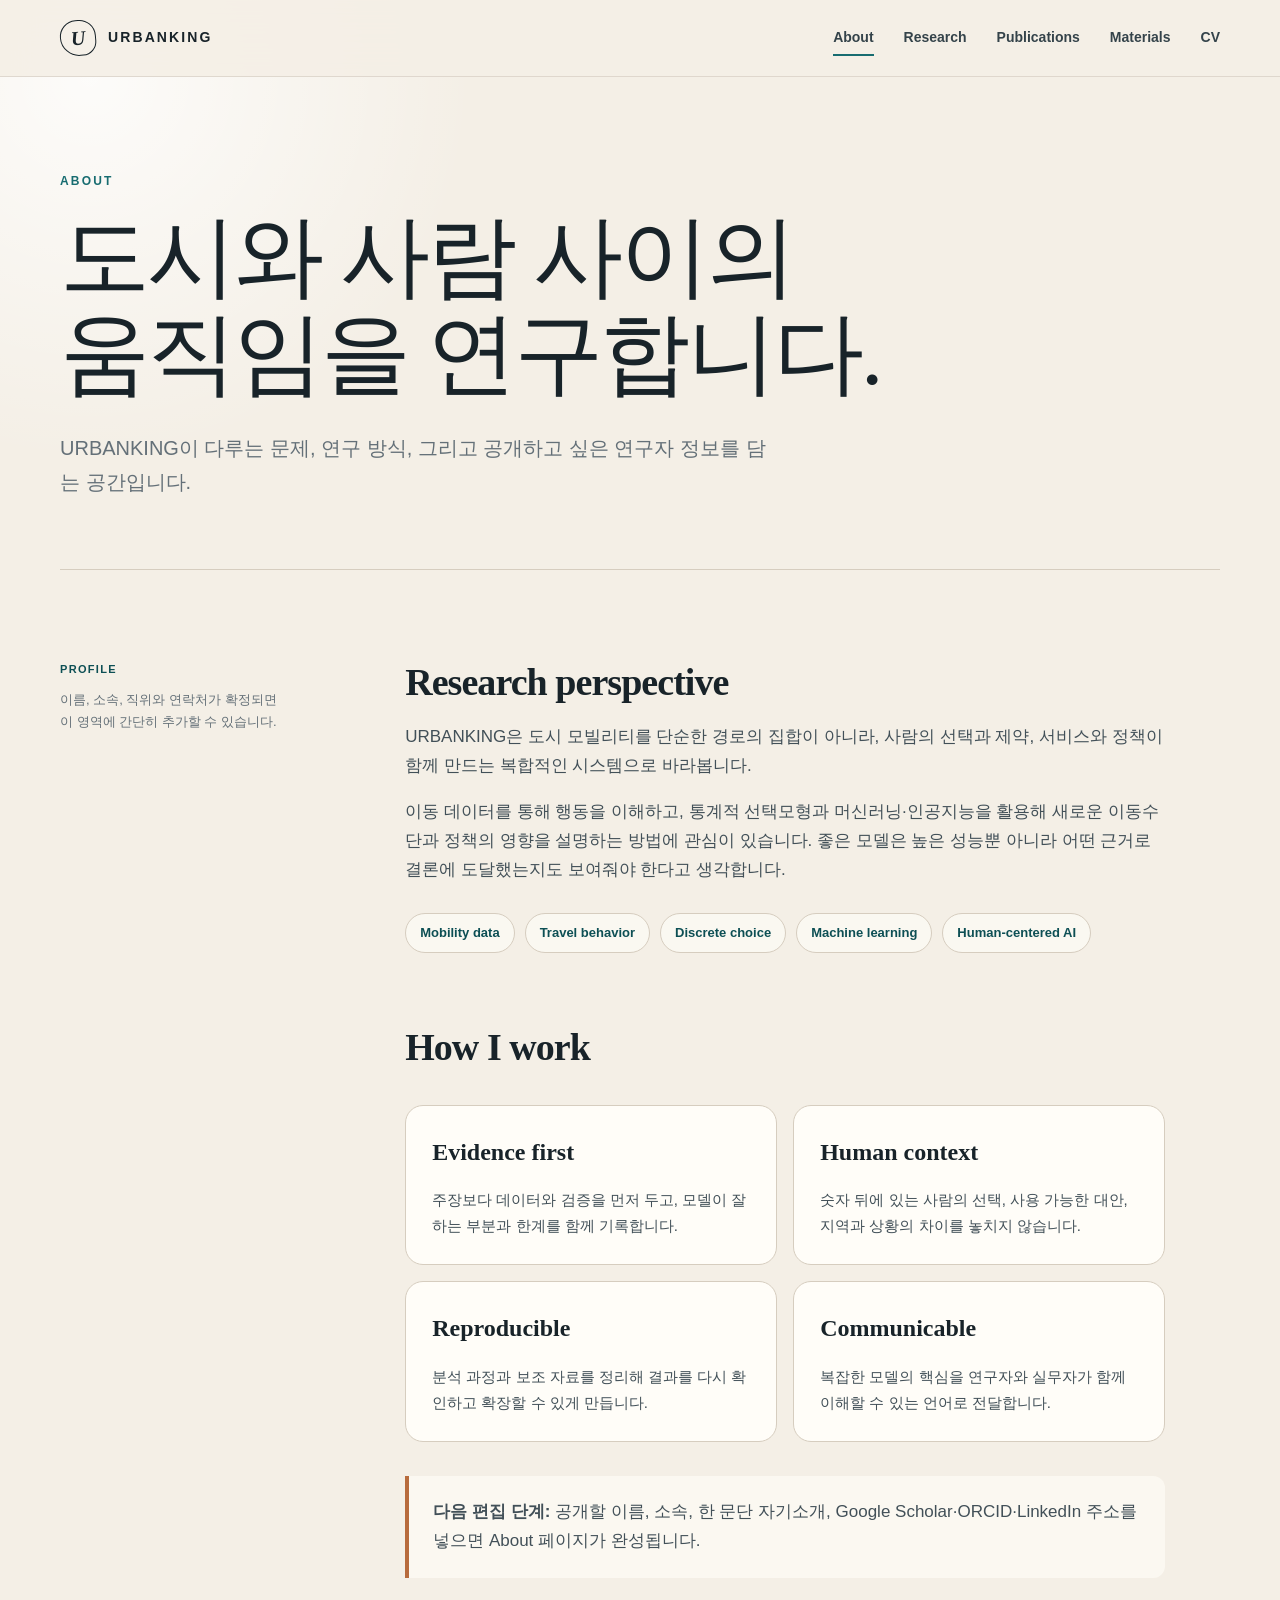
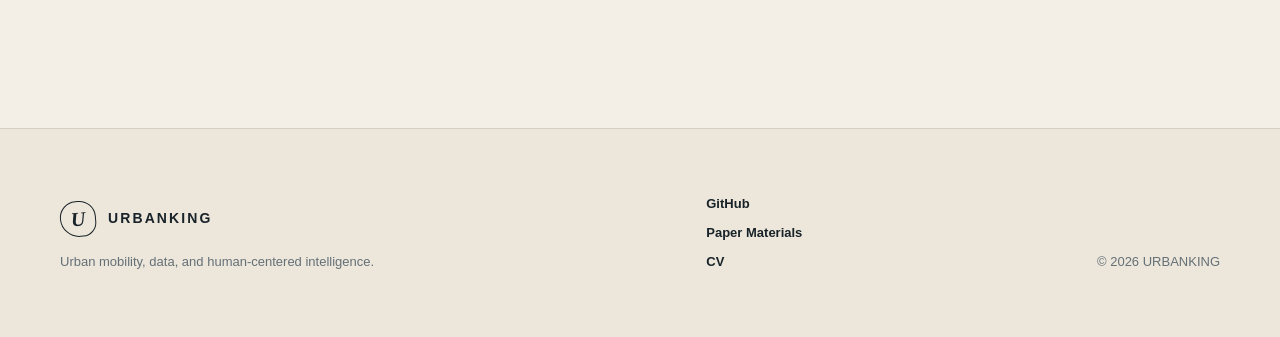
==== about/index.html @ 8dad2092 "Give URBANKING a credible academic home without build-time friction The site publishes as dependency" ====
<!doctype html>
<html lang="ko">
  <head>
    <meta charset="utf-8">
    <meta name="viewport" content="width=device-width, initial-scale=1">
    <meta name="description" content="URBANKING의 연구 관점과 관심 분야를 소개합니다.">
    <meta name="theme-color" content="#f4efe6">
    <title>About — URBANKING</title>
    <link rel="canonical" href="https://urbanking.github.io/about/">
    <link rel="stylesheet" href="/assets/css/style.css">
    <script src="/assets/js/site.js" defer></script>
  </head>
  <body>
    <a class="skip-link" href="#main-content">본문으로 바로가기</a>
    <header class="site-header">
      <div class="site-shell header-inner">
        <a class="brand" href="/" aria-label="URBANKING 홈"><span class="brand-mark" aria-hidden="true">U</span><span class="brand-text">URBANKING</span></a>
        <button class="nav-toggle" type="button" aria-expanded="false" aria-controls="primary-navigation"><span class="sr-only">메뉴 열기</span><span aria-hidden="true"></span><span aria-hidden="true"></span></button>
        <nav class="site-nav" id="primary-navigation" aria-label="주 메뉴">
          <a href="/about/">About</a><a href="/research/">Research</a><a href="/publications/">Publications</a><a href="/materials/">Materials</a><a href="/cv/">CV</a>
        </nav>
      </div>
    </header>

    <main id="main-content">
      <header class="page-hero site-shell">
        <p class="eyebrow">About</p>
        <h1>도시와 사람 사이의<br>움직임을 연구합니다.</h1>
        <p>URBANKING이 다루는 문제, 연구 방식, 그리고 공개하고 싶은 연구자 정보를 담는 공간입니다.</p>
      </header>

      <div class="content-layout site-shell">
        <aside class="content-aside">
          <strong>Profile</strong>
          이름, 소속, 직위와 연락처가 확정되면 이 영역에 간단히 추가할 수 있습니다.
        </aside>
        <article class="prose">
          <h2>Research perspective</h2>
          <p>
            URBANKING은 도시 모빌리티를 단순한 경로의 집합이 아니라, 사람의 선택과 제약,
            서비스와 정책이 함께 만드는 복합적인 시스템으로 바라봅니다.
          </p>
          <p>
            이동 데이터를 통해 행동을 이해하고, 통계적 선택모형과 머신러닝·인공지능을 활용해
            새로운 이동수단과 정책의 영향을 설명하는 방법에 관심이 있습니다. 좋은 모델은 높은
            성능뿐 아니라 어떤 근거로 결론에 도달했는지도 보여줘야 한다고 생각합니다.
          </p>

          <ul class="pill-list" aria-label="연구 관심 분야">
            <li>Mobility data</li>
            <li>Travel behavior</li>
            <li>Discrete choice</li>
            <li>Machine learning</li>
            <li>Human-centered AI</li>
          </ul>

          <h2>How I work</h2>
          <div class="info-grid">
            <section class="info-card">
              <h3>Evidence first</h3>
              <p>주장보다 데이터와 검증을 먼저 두고, 모델이 잘하는 부분과 한계를 함께 기록합니다.</p>
            </section>
            <section class="info-card">
              <h3>Human context</h3>
              <p>숫자 뒤에 있는 사람의 선택, 사용 가능한 대안, 지역과 상황의 차이를 놓치지 않습니다.</p>
            </section>
            <section class="info-card">
              <h3>Reproducible</h3>
              <p>분석 과정과 보조 자료를 정리해 결과를 다시 확인하고 확장할 수 있게 만듭니다.</p>
            </section>
            <section class="info-card">
              <h3>Communicable</h3>
              <p>복잡한 모델의 핵심을 연구자와 실무자가 함께 이해할 수 있는 언어로 전달합니다.</p>
            </section>
          </div>

          <div class="callout">
            <strong>다음 편집 단계:</strong> 공개할 이름, 소속, 한 문단 자기소개, Google Scholar·ORCID·LinkedIn 주소를 넣으면 About 페이지가 완성됩니다.
          </div>
        </article>
      </div>
    </main>

    <footer class="site-footer">
      <div class="site-shell footer-inner">
        <div><a class="brand footer-brand" href="/"><span class="brand-mark" aria-hidden="true">U</span><span class="brand-text">URBANKING</span></a><p>Urban mobility, data, and human-centered intelligence.</p></div>
        <div class="footer-links"><a href="https://github.com/URBANKING">GitHub</a><a href="/materials/">Paper Materials</a><a href="/cv/">CV</a></div>
        <p class="copyright">© <span data-current-year>2026</span> URBANKING</p>
      </div>
    </footer>
  </body>
</html>
---- assets/css/style.css ----
:root {
  color-scheme: light;
  --paper: #f4efe6;
  --paper-deep: #e8dfd1;
  --surface: #fffdf8;
  --ink: #182329;
  --muted: #647078;
  --teal: #176c70;
  --teal-dark: #0d4f54;
  --teal-soft: #dcebea;
  --copper: #b76b3d;
  --rule: #d6cdbf;
  --dark: #14282c;
  --shadow: 0 22px 60px rgba(44, 56, 55, 0.12);
  --radius-lg: 30px;
  --radius-md: 18px;
  --font-display: "Iowan Old Style", "Palatino Linotype", "Book Antiqua", Georgia, serif;
  --font-body: -apple-system, BlinkMacSystemFont, "Segoe UI", "Noto Sans KR", sans-serif;
}

* {
  box-sizing: border-box;
}

html {
  scroll-behavior: smooth;
}

body {
  margin: 0;
  min-width: 320px;
  background:
    radial-gradient(circle at 7% 4%, rgba(255, 255, 255, 0.8), transparent 24rem),
    var(--paper);
  color: var(--ink);
  font-family: var(--font-body);
  font-size: 16px;
  line-height: 1.7;
  text-rendering: optimizeLegibility;
}

img,
iframe {
  display: block;
  max-width: 100%;
}

a {
  color: inherit;
  text-underline-offset: 0.2em;
}

button,
a {
  -webkit-tap-highlight-color: transparent;
}

button,
input,
textarea,
select {
  font: inherit;
}

:focus-visible {
  outline: 3px solid var(--copper);
  outline-offset: 4px;
}

.sr-only {
  position: absolute;
  width: 1px;
  height: 1px;
  padding: 0;
  margin: -1px;
  overflow: hidden;
  clip: rect(0, 0, 0, 0);
  white-space: nowrap;
  border: 0;
}

.skip-link {
  position: fixed;
  z-index: 1000;
  top: 12px;
  left: 12px;
  padding: 10px 16px;
  transform: translateY(-150%);
  border-radius: 999px;
  background: var(--ink);
  color: #fff;
  font-weight: 700;
}

.skip-link:focus {
  transform: translateY(0);
}

.site-shell {
  width: min(1160px, calc(100% - 48px));
  margin-inline: auto;
}

.site-header {
  position: sticky;
  z-index: 100;
  top: 0;
  border-bottom: 1px solid rgba(99, 84, 67, 0.15);
  background: rgba(244, 239, 230, 0.9);
  backdrop-filter: blur(18px);
}

.header-inner {
  display: flex;
  min-height: 76px;
  align-items: center;
  justify-content: space-between;
}

.brand {
  display: inline-flex;
  align-items: center;
  gap: 12px;
  text-decoration: none;
}

.brand-mark {
  display: grid;
  width: 36px;
  height: 36px;
  place-items: center;
  border: 1px solid var(--ink);
  border-radius: 50% 50% 42% 58%;
  font-family: var(--font-display);
  font-size: 20px;
  font-style: italic;
  font-weight: 700;
  transform: rotate(-5deg);
}

.brand-text {
  font-size: 14px;
  font-weight: 800;
  letter-spacing: 0.15em;
}

.site-nav {
  display: flex;
  align-items: center;
  gap: 30px;
}

.site-nav a {
  position: relative;
  padding-block: 8px;
  color: #34434a;
  font-size: 14px;
  font-weight: 650;
  text-decoration: none;
}

.site-nav a::after {
  position: absolute;
  right: 0;
  bottom: 2px;
  left: 0;
  height: 2px;
  background: var(--teal);
  content: "";
  transform: scaleX(0);
  transform-origin: right;
  transition: transform 180ms ease;
}

.site-nav a:hover::after,
.site-nav a[aria-current="page"]::after {
  transform: scaleX(1);
  transform-origin: left;
}

.nav-toggle {
  display: none;
  width: 44px;
  height: 44px;
  align-items: center;
  justify-content: center;
  border: 0;
  background: transparent;
  cursor: pointer;
}

.nav-toggle span:not(.sr-only) {
  position: absolute;
  width: 22px;
  height: 2px;
  background: var(--ink);
  transition: transform 180ms ease;
}

.nav-toggle span:nth-child(2) {
  transform: translateY(-4px);
}

.nav-toggle span:nth-child(3) {
  transform: translateY(4px);
}

.nav-toggle[aria-expanded="true"] span:nth-child(2) {
  transform: rotate(45deg);
}

.nav-toggle[aria-expanded="true"] span:nth-child(3) {
  transform: rotate(-45deg);
}

.hero {
  display: grid;
  min-height: calc(100vh - 76px);
  grid-template-columns: minmax(0, 1.15fr) minmax(360px, 0.85fr);
  gap: clamp(40px, 7vw, 100px);
  align-items: center;
  padding-block: 72px 88px;
}

.eyebrow {
  margin: 0 0 18px;
  color: var(--teal);
  font-size: 12px;
  font-weight: 800;
  letter-spacing: 0.18em;
  text-transform: uppercase;
}

.hero h1,
.page-hero h1,
.section-heading h2,
.news-layout h2,
.feature-copy h3 {
  font-family: var(--font-display);
  font-weight: 500;
  letter-spacing: -0.035em;
  line-height: 1.08;
}

.hero h1 {
  max-width: 760px;
  margin: 0;
  font-size: clamp(48px, 6.2vw, 88px);
}

.hero h1 em {
  color: var(--teal);
  font-style: italic;
  white-space: nowrap;
}

.hero-lead {
  max-width: 640px;
  margin: 28px 0 0;
  color: #445159;
  font-size: clamp(18px, 2vw, 22px);
  line-height: 1.75;
}

.hero-actions {
  display: flex;
  flex-wrap: wrap;
  gap: 12px;
  margin-top: 34px;
}

.button {
  display: inline-flex;
  min-height: 48px;
  align-items: center;
  justify-content: center;
  padding: 12px 22px;
  border: 1px solid transparent;
  border-radius: 999px;
  font-size: 14px;
  font-weight: 750;
  text-decoration: none;
  transition: transform 160ms ease, box-shadow 160ms ease, background 160ms ease;
}

.button:hover {
  transform: translateY(-2px);
}

.button-primary {
  background: var(--teal-dark);
  box-shadow: 0 10px 25px rgba(13, 79, 84, 0.18);
  color: #fff;
}

.button-primary:hover {
  background: #083f43;
  box-shadow: 0 14px 30px rgba(13, 79, 84, 0.25);
}

.button-quiet {
  border-color: var(--rule);
  background: rgba(255, 255, 255, 0.38);
}

.button-quiet:hover {
  background: var(--surface);
}

.hero-meta {
  display: flex;
  flex-wrap: wrap;
  gap: 10px 26px;
  margin: 38px 0 0;
  padding: 0;
  color: var(--muted);
  font-size: 13px;
  font-weight: 650;
  list-style: none;
}

.hero-meta li {
  position: relative;
}

.hero-meta li:not(:first-child)::before {
  position: absolute;
  top: 50%;
  left: -15px;
  width: 4px;
  height: 4px;
  border-radius: 50%;
  background: var(--copper);
  content: "";
}

.hero-visual {
  display: flex;
  justify-content: flex-end;
}

.orbit-card {
  position: relative;
  width: min(100%, 440px);
  aspect-ratio: 0.82;
  overflow: hidden;
  border: 1px solid rgba(23, 108, 112, 0.2);
  border-radius: 45% 45% 28% 28% / 30% 30% 16% 16%;
  background: linear-gradient(145deg, #e3f0ed, #f9f5ec 56%, #ead7c8);
  box-shadow: var(--shadow);
}

.orbit-grid {
  position: absolute;
  inset: 0;
  opacity: 0.36;
  background-image:
    linear-gradient(rgba(23, 108, 112, 0.15) 1px, transparent 1px),
    linear-gradient(90deg, rgba(23, 108, 112, 0.15) 1px, transparent 1px);
  background-size: 42px 42px;
  mask-image: linear-gradient(to bottom, #000, transparent 85%);
}

.orbit {
  position: absolute;
  border: 1px solid rgba(23, 108, 112, 0.55);
  border-radius: 50%;
}

.orbit-one {
  inset: 17% -6% 23% 16%;
  transform: rotate(-12deg);
}

.orbit-two {
  inset: 29% 12% 10% -13%;
  border-color: rgba(183, 107, 61, 0.52);
  transform: rotate(24deg);
}

.signal {
  position: absolute;
  width: 14px;
  height: 14px;
  border: 4px solid var(--surface);
  border-radius: 50%;
  background: var(--teal);
  box-shadow: 0 6px 14px rgba(24, 35, 41, 0.18);
}

.signal-a { top: 26%; left: 30%; }
.signal-b { top: 54%; right: 18%; background: var(--copper); }
.signal-c { right: 44%; bottom: 24%; }

.orbit-label {
  position: absolute;
  z-index: 1;
  font-size: 11px;
  font-weight: 800;
  letter-spacing: 0.16em;
  text-transform: uppercase;
}

.orbit-label-top { top: 8%; right: 11%; }
.orbit-label-bottom { bottom: 12%; left: 11%; }

.orbit-label-middle {
  top: 43%;
  left: 50%;
  color: var(--teal-dark);
  font-family: var(--font-display);
  font-size: clamp(28px, 4vw, 48px);
  font-style: italic;
  font-weight: 700;
  letter-spacing: -0.03em;
  line-height: 0.88;
  text-align: center;
  text-transform: none;
  transform: translate(-50%, -50%);
}

.orbit-caption {
  position: absolute;
  right: 9%;
  bottom: 8%;
  margin: 0;
  color: #425358;
  font-family: var(--font-display);
  font-size: 14px;
  font-style: italic;
  line-height: 1.35;
  text-align: right;
}

.section {
  padding-block: 112px;
}

.section-tinted {
  border-block: 1px solid rgba(99, 84, 67, 0.12);
  background: rgba(255, 253, 248, 0.62);
}

.section-heading {
  display: flex;
  align-items: end;
  justify-content: space-between;
  gap: 40px;
  margin-bottom: 42px;
}

.section-heading h2,
.news-layout h2 {
  max-width: 760px;
  margin: 0;
  font-size: clamp(38px, 5vw, 62px);
}

.text-link {
  flex: 0 0 auto;
  padding-block: 8px;
  color: var(--teal-dark);
  font-size: 14px;
  font-weight: 750;
  text-decoration: none;
}

.text-link span {
  display: inline-block;
  margin-left: 4px;
  transition: transform 160ms ease;
}

.text-link:hover span {
  transform: translateX(5px);
}

.card-grid {
  display: grid;
  gap: 18px;
}

.card-grid-three {
  grid-template-columns: repeat(3, minmax(0, 1fr));
}

.research-card {
  position: relative;
  min-height: 340px;
  padding: 32px;
  overflow: hidden;
  border: 1px solid var(--rule);
  border-radius: var(--radius-md);
  background: var(--surface);
  transition: transform 180ms ease, box-shadow 180ms ease, border-color 180ms ease;
}

.research-card:hover {
  border-color: rgba(23, 108, 112, 0.55);
  box-shadow: 0 16px 36px rgba(44, 56, 55, 0.09);
  transform: translateY(-5px);
}

.card-index {
  color: var(--copper);
  font-family: var(--font-display);
  font-size: 18px;
  font-style: italic;
}

.research-card h3 {
  max-width: 280px;
  margin: 56px 0 18px;
  font-family: var(--font-display);
  font-size: 28px;
  font-weight: 600;
  letter-spacing: -0.025em;
  line-height: 1.25;
}

.research-card p {
  margin: 0;
  color: var(--muted);
  font-size: 15px;
}

.card-tag {
  position: absolute;
  bottom: 28px;
  left: 32px;
  color: var(--teal);
  font-size: 11px;
  font-weight: 800;
  letter-spacing: 0.12em;
  text-transform: uppercase;
}

.feature-panel {
  display: grid;
  padding: clamp(30px, 5vw, 64px);
  border-radius: var(--radius-lg);
  background: var(--teal-soft);
  grid-template-columns: minmax(0, 0.9fr) minmax(320px, 1.1fr);
  gap: clamp(48px, 8vw, 110px);
  align-items: center;
}

.kicker {
  margin: 0 0 12px;
  color: var(--copper);
  font-size: 12px;
  font-weight: 800;
  letter-spacing: 0.14em;
  text-transform: uppercase;
}

.feature-copy h3 {
  margin: 0 0 20px;
  font-size: clamp(36px, 4vw, 54px);
}

.feature-copy p:not(.kicker) {
  margin: 0 0 28px;
  color: #405257;
}

.mini-chart {
  padding: 28px;
  border: 1px solid rgba(23, 108, 112, 0.18);
  border-radius: 18px;
  background: rgba(255, 253, 248, 0.76);
  box-shadow: 0 16px 40px rgba(13, 79, 84, 0.08);
}

.mini-chart-row {
  display: grid;
  grid-template-columns: 82px 1fr;
  gap: 18px;
  align-items: center;
  padding-block: 14px;
  color: #425358;
  font-size: 12px;
  font-weight: 750;
}

.mini-chart-row + .mini-chart-row {
  border-top: 1px solid rgba(23, 108, 112, 0.12);
}

.mini-chart-row i {
  display: block;
  width: var(--value);
  height: 12px;
  border-radius: 999px;
  background: linear-gradient(90deg, var(--teal), #56a7a4);
}

.section-dark {
  background: var(--dark);
  color: #eef5f2;
}

.eyebrow-light {
  color: #90c7c4;
}

.news-layout {
  display: grid;
  grid-template-columns: minmax(280px, 0.7fr) minmax(0, 1.3fr);
  gap: clamp(60px, 10vw, 140px);
}

.section-intro {
  max-width: 420px;
  color: #afbfbd;
}

.news-list {
  margin: 0;
  padding: 0;
  list-style: none;
}

.news-list li {
  display: grid;
  grid-template-columns: 92px 1fr;
  gap: 22px;
  padding: 26px 0;
  border-top: 1px solid rgba(237, 245, 242, 0.17);
}

.news-list li:last-child {
  border-bottom: 1px solid rgba(237, 245, 242, 0.17);
}

.news-list time {
  color: #90c7c4;
  font-size: 12px;
  font-weight: 800;
  letter-spacing: 0.08em;
}

.news-list div {
  display: grid;
  gap: 5px;
}

.news-list strong {
  font-family: var(--font-display);
  font-size: 21px;
  font-weight: 600;
}

.news-list span {
  color: #afbfbd;
  font-size: 14px;
}

.site-footer {
  padding-block: 64px;
  border-top: 1px solid var(--rule);
  background: #ede6da;
}

.footer-inner {
  display: grid;
  grid-template-columns: 1.4fr 0.8fr auto;
  gap: 50px;
  align-items: end;
}

.footer-brand {
  margin-bottom: 14px;
}

.footer-inner p {
  margin: 0;
  color: var(--muted);
  font-size: 13px;
}

.footer-links {
  display: grid;
  gap: 7px;
  font-size: 13px;
  font-weight: 700;
}

.footer-links a {
  text-decoration: none;
}

.footer-links a:hover {
  color: var(--teal);
}

.copyright {
  text-align: right;
}

/* Inner pages */
.page-hero {
  padding-block: 94px 70px;
  border-bottom: 1px solid var(--rule);
}

.page-hero h1 {
  max-width: 900px;
  margin: 0;
  font-size: clamp(52px, 7vw, 90px);
}

.page-hero p:not(.eyebrow) {
  max-width: 720px;
  margin: 28px 0 0;
  color: var(--muted);
  font-size: 20px;
}

.page-hero-compact {
  padding-block: 58px 44px;
}

.page-hero-compact h1 {
  max-width: 1080px;
  font-size: clamp(46px, 6vw, 72px);
}

.page-hero-compact p:not(.eyebrow) {
  max-width: 820px;
  margin-top: 18px;
  font-size: 17px;
}

.study-meta-strip {
  display: grid;
  margin-top: 34px;
  padding-top: 22px;
  border-top: 1px solid var(--rule);
  grid-template-columns: minmax(0, 1fr) auto;
  gap: 34px;
  align-items: end;
}

.study-meta-grid {
  display: grid;
  margin: 0;
  grid-template-columns: repeat(3, minmax(120px, 1fr));
  gap: 32px;
}

.study-meta-grid div {
  display: grid;
  gap: 2px;
}

.study-meta-grid dt {
  color: var(--teal);
  font-size: 10px;
  font-weight: 800;
  letter-spacing: 0.12em;
  text-transform: uppercase;
}

.study-meta-grid dd {
  margin: 0;
  color: #425058;
  font-size: 14px;
  font-weight: 650;
}

.study-links {
  display: flex;
  flex-wrap: wrap;
  gap: 8px;
  justify-content: flex-end;
}

.study-links a {
  display: inline-flex;
  min-height: 38px;
  align-items: center;
  padding: 7px 13px;
  border: 1px solid var(--rule);
  border-radius: 999px;
  background: rgba(255, 253, 248, 0.55);
  color: var(--teal-dark);
  font-size: 12px;
  font-weight: 750;
  text-decoration: none;
}

.study-links a:hover {
  border-color: var(--teal);
  background: var(--teal-soft);
}

.materials-detail .content-layout {
  padding-top: 54px;
}

.materials-detail .prose h2 {
  scroll-margin-top: 110px;
}

.content-layout {
  display: grid;
  grid-template-columns: 230px minmax(0, 760px);
  gap: clamp(50px, 9vw, 120px);
  padding-block: 90px 120px;
}

.content-aside {
  color: var(--muted);
  font-size: 13px;
}

.content-aside strong {
  display: block;
  margin-bottom: 10px;
  color: var(--teal-dark);
  font-size: 11px;
  letter-spacing: 0.12em;
  text-transform: uppercase;
}

.prose {
  font-size: 17px;
}

.prose h2 {
  margin: 72px 0 18px;
  font-family: var(--font-display);
  font-size: 38px;
  font-weight: 600;
  letter-spacing: -0.025em;
  line-height: 1.2;
}

.prose h2:first-child {
  margin-top: 0;
}

.prose h3 {
  margin: 32px 0 10px;
  font-family: var(--font-display);
  font-size: 24px;
}

.prose p {
  color: #425058;
}

.prose a {
  color: var(--teal-dark);
  font-weight: 700;
}

.pill-list {
  display: flex;
  flex-wrap: wrap;
  gap: 10px;
  margin: 28px 0;
  padding: 0;
  list-style: none;
}

.pill-list li {
  padding: 8px 14px;
  border: 1px solid var(--rule);
  border-radius: 999px;
  background: rgba(255, 253, 248, 0.62);
  color: var(--teal-dark);
  font-size: 13px;
  font-weight: 700;
}

.info-grid {
  display: grid;
  grid-template-columns: repeat(2, minmax(0, 1fr));
  gap: 16px;
  margin-block: 34px;
}

.info-card {
  padding: 26px;
  border: 1px solid var(--rule);
  border-radius: var(--radius-md);
  background: var(--surface);
}

.info-card h3 {
  margin-top: 0;
}

.info-card p {
  margin-bottom: 0;
  font-size: 15px;
}

.publication-list {
  margin: 34px 0 0;
  padding: 0;
  list-style: none;
}

.publication-item {
  display: grid;
  grid-template-columns: 72px 1fr;
  gap: 24px;
  padding-block: 28px;
  border-top: 1px solid var(--rule);
}

.publication-item:last-child {
  border-bottom: 1px solid var(--rule);
}

.publication-year {
  color: var(--copper);
  font-family: var(--font-display);
  font-style: italic;
  font-weight: 700;
}

.publication-item h3 {
  margin: 0 0 7px;
  font-size: 22px;
}

.publication-item p {
  margin: 0;
  font-size: 14px;
}

.publication-links {
  display: flex;
  gap: 12px;
  margin-top: 12px;
}

.publication-links span,
.status-pill {
  display: inline-flex;
  padding: 4px 9px;
  border-radius: 999px;
  background: var(--teal-soft);
  color: var(--teal-dark);
  font-size: 11px;
  font-weight: 800;
  letter-spacing: 0.06em;
  text-transform: uppercase;
}

.empty-state {
  padding: 34px;
  border: 1px dashed #ae9f8b;
  border-radius: var(--radius-md);
  background: rgba(255, 253, 248, 0.45);
}

.empty-state h3 {
  margin-top: 0;
}

.material-card {
  display: grid;
  margin-top: 26px;
  padding: 30px;
  border: 1px solid var(--rule);
  border-radius: var(--radius-md);
  background: var(--surface);
  grid-template-columns: 1fr auto;
  gap: 30px;
  align-items: center;
}

.material-card h3 {
  margin: 8px 0 10px;
}

.material-card p {
  margin: 0;
}

.visualization-frame {
  width: 100%;
  min-height: 620px;
  margin-top: 30px;
  border: 1px solid var(--rule);
  border-radius: var(--radius-md);
  background: var(--surface);
}

.callout {
  margin-block: 30px;
  padding: 22px 24px;
  border-left: 4px solid var(--copper);
  border-radius: 0 12px 12px 0;
  background: rgba(255, 253, 248, 0.66);
  color: #425058;
}

.not-found {
  display: grid;
  min-height: calc(100vh - 76px);
  place-items: center;
  padding-block: 80px;
  text-align: center;
}

.not-found strong {
  display: block;
  color: var(--copper);
  font-family: var(--font-display);
  font-size: clamp(86px, 18vw, 180px);
  font-style: italic;
  font-weight: 500;
  line-height: 0.8;
}

.not-found h1 {
  margin: 32px 0 12px;
  font-family: var(--font-display);
  font-size: 42px;
}

.not-found p {
  margin: 0 0 28px;
  color: var(--muted);
}

@media (max-width: 900px) {
  .hero {
    min-height: auto;
    grid-template-columns: 1fr;
    padding-block: 72px;
  }

  .hero-visual {
    justify-content: center;
  }

  .orbit-card {
    width: min(100%, 520px);
    aspect-ratio: 1.05;
  }

  .card-grid-three {
    grid-template-columns: 1fr;
  }

  .research-card {
    min-height: 280px;
  }

  .feature-panel,
  .news-layout,
  .content-layout {
    grid-template-columns: 1fr;
  }

  .content-layout {
    gap: 34px;
  }

  .content-aside {
    max-width: 520px;
  }
}

@media (max-width: 720px) {
  .site-shell {
    width: min(100% - 32px, 1160px);
  }

  .nav-toggle {
    position: relative;
    display: inline-flex;
  }

  .site-nav {
    position: absolute;
    top: 76px;
    right: 0;
    left: 0;
    display: grid;
    gap: 0;
    padding: 10px 16px 20px;
    border-bottom: 1px solid var(--rule);
    background: rgba(244, 239, 230, 0.98);
    opacity: 0;
    pointer-events: none;
    transform: translateY(-10px);
    transition: opacity 160ms ease, transform 160ms ease;
  }

  .site-nav.is-open {
    opacity: 1;
    pointer-events: auto;
    transform: translateY(0);
  }

  .site-nav a {
    min-height: 48px;
    padding: 13px 8px;
    border-bottom: 1px solid rgba(99, 84, 67, 0.12);
  }

  .site-nav a::after {
    display: none;
  }

  .hero h1 {
    font-size: clamp(44px, 13vw, 68px);
  }

  .hero-meta {
    display: grid;
    gap: 6px;
  }

  .hero-meta li:not(:first-child)::before {
    display: none;
  }

  .orbit-card {
    aspect-ratio: 0.9;
  }

  .section {
    padding-block: 82px;
  }

  .section-heading {
    align-items: start;
    flex-direction: column;
    gap: 16px;
  }

  .feature-panel {
    gap: 36px;
  }

  .mini-chart {
    padding: 18px;
  }

  .footer-inner {
    grid-template-columns: 1fr;
    gap: 28px;
  }

  .copyright {
    text-align: left;
  }

  .page-hero {
    padding-block: 72px 54px;
  }

  .page-hero-compact {
    padding-block: 52px 38px;
  }

  .study-meta-strip,
  .study-meta-grid {
    grid-template-columns: 1fr;
  }

  .study-meta-strip,
  .study-meta-grid {
    gap: 16px;
  }

  .study-links {
    justify-content: flex-start;
  }

  .content-layout {
    padding-block: 64px 90px;
  }

  .info-grid {
    grid-template-columns: 1fr;
  }

  .material-card {
    grid-template-columns: 1fr;
  }

  .visualization-frame {
    min-height: 720px;
  }
}

@media (max-width: 440px) {
  .brand-text {
    font-size: 12px;
  }

  .hero-actions .button {
    width: 100%;
  }

  .research-card {
    padding: 26px;
  }

  .publication-item,
  .news-list li {
    grid-template-columns: 1fr;
    gap: 8px;
  }

  .mini-chart-row {
    grid-template-columns: 70px 1fr;
  }
}

@media (prefers-reduced-motion: reduce) {
  *,
  *::before,
  *::after {
    scroll-behavior: auto !important;
    transition-duration: 0.01ms !important;
    animation-duration: 0.01ms !important;
    animation-iteration-count: 1 !important;
  }
}
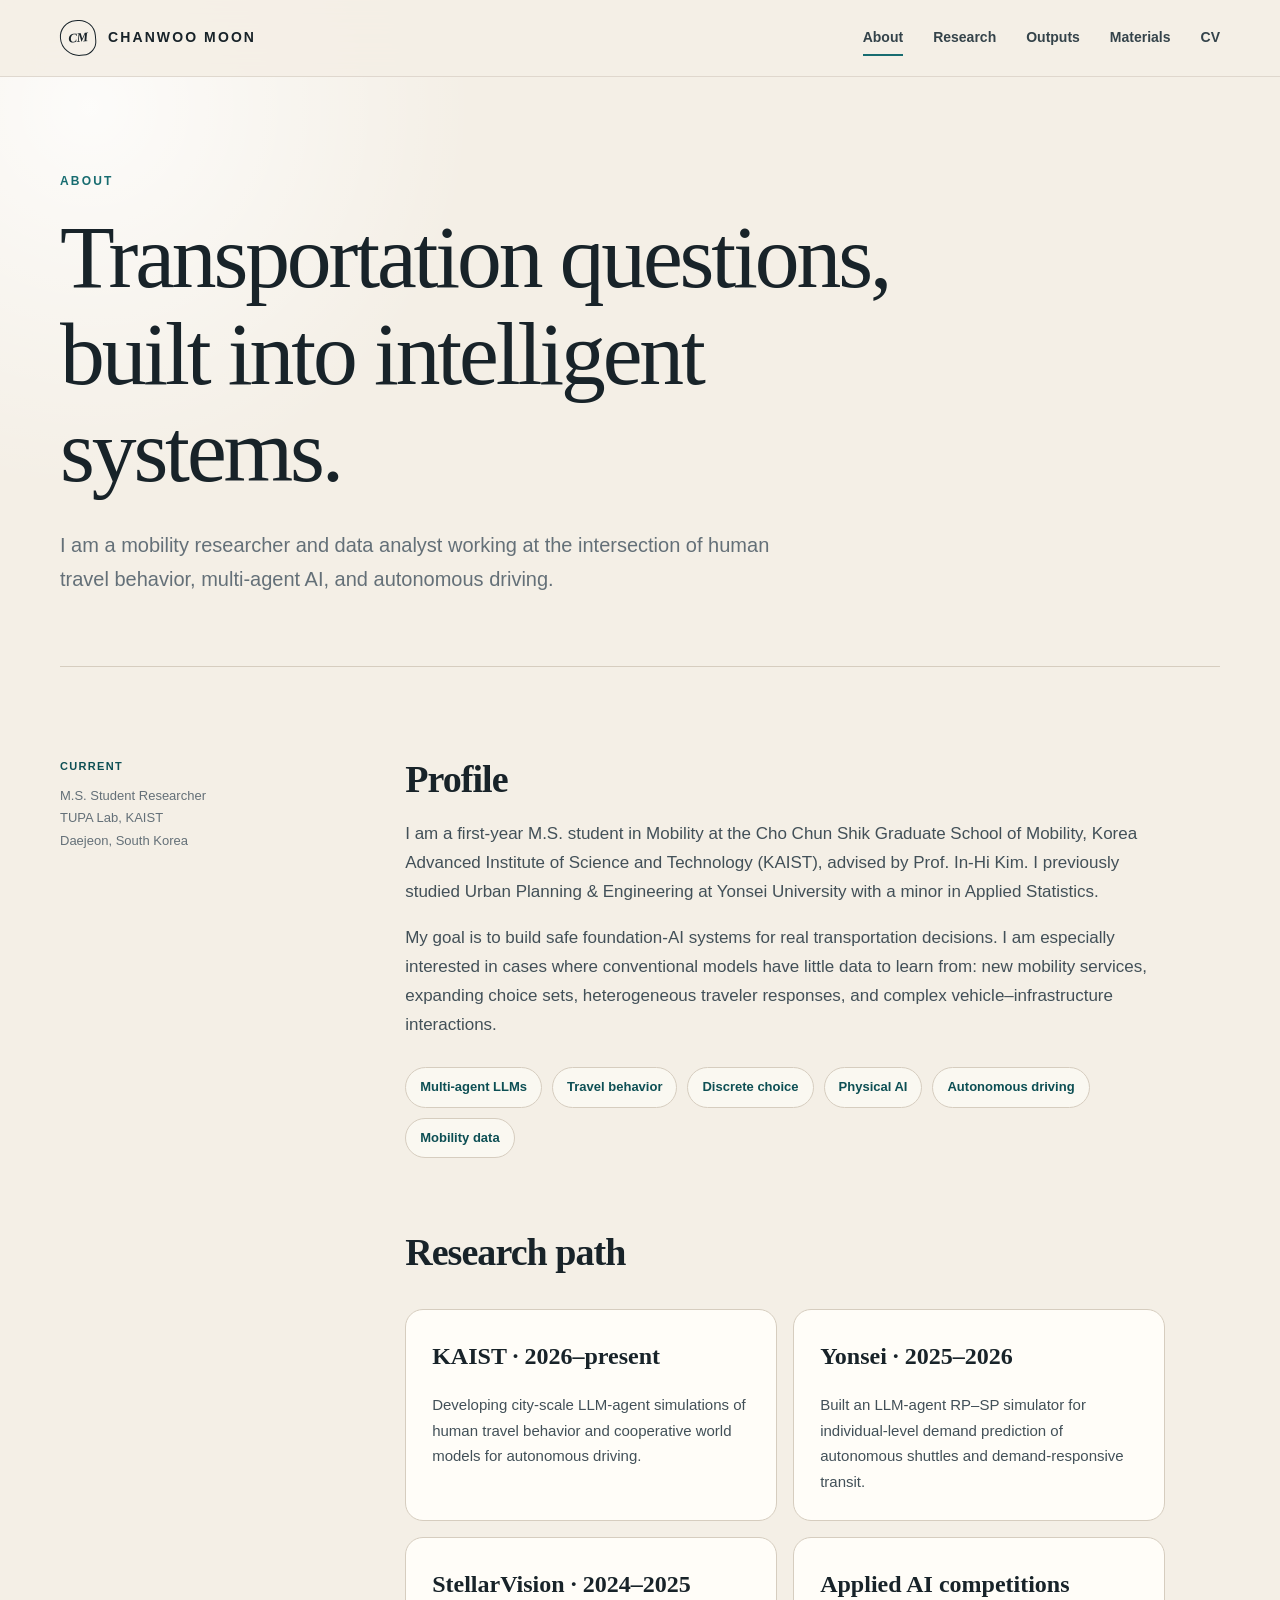
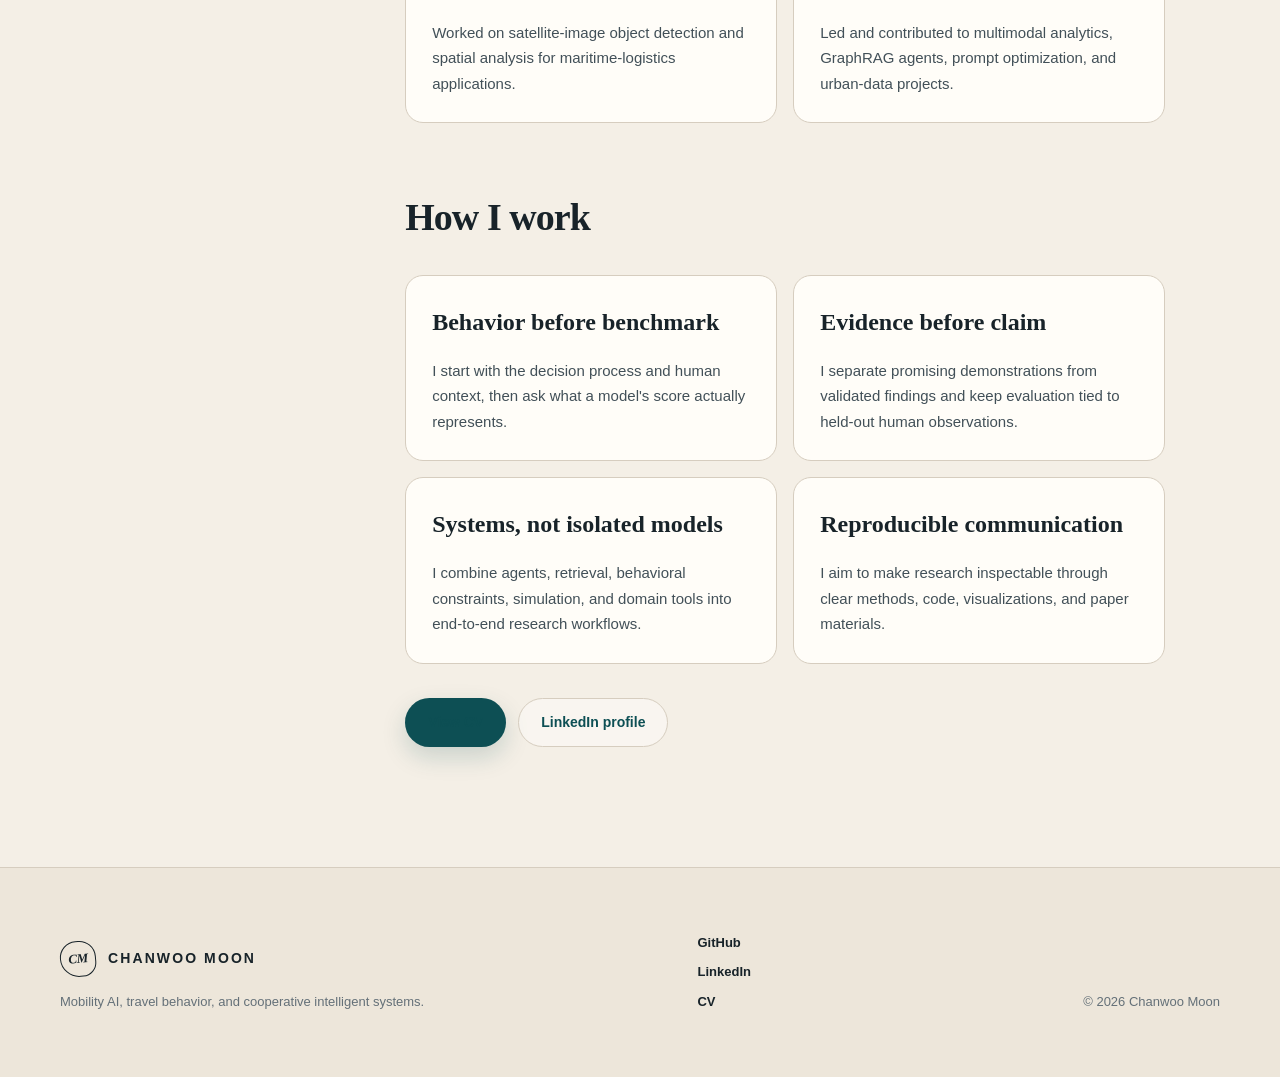
==== commit 171b42e4: "Present Chanwoo Moon's current research without overstating public outputs Replace the placeholder a" ====
--- a/about/index.html
+++ b/about/index.html
@@ -1,23 +1,23 @@
 <!doctype html>
-<html lang="ko">
+<html lang="en">
   <head>
     <meta charset="utf-8">
     <meta name="viewport" content="width=device-width, initial-scale=1">
-    <meta name="description" content="URBANKING의 연구 관점과 관심 분야를 소개합니다.">
+    <meta name="description" content="About Chanwoo Moon, an M.S. student at KAIST researching mobility AI, travel behavior, and multi-agent systems.">
     <meta name="theme-color" content="#f4efe6">
-    <title>About — URBANKING</title>
+    <title>About — Chanwoo Moon</title>
     <link rel="canonical" href="https://urbanking.github.io/about/">
     <link rel="stylesheet" href="/assets/css/style.css">
     <script src="/assets/js/site.js" defer></script>
   </head>
   <body>
-    <a class="skip-link" href="#main-content">본문으로 바로가기</a>
+    <a class="skip-link" href="#main-content">Skip to content</a>
     <header class="site-header">
       <div class="site-shell header-inner">
-        <a class="brand" href="/" aria-label="URBANKING 홈"><span class="brand-mark" aria-hidden="true">U</span><span class="brand-text">URBANKING</span></a>
-        <button class="nav-toggle" type="button" aria-expanded="false" aria-controls="primary-navigation"><span class="sr-only">메뉴 열기</span><span aria-hidden="true"></span><span aria-hidden="true"></span></button>
-        <nav class="site-nav" id="primary-navigation" aria-label="주 메뉴">
-          <a href="/about/">About</a><a href="/research/">Research</a><a href="/publications/">Publications</a><a href="/materials/">Materials</a><a href="/cv/">CV</a>
+        <a class="brand" href="/" aria-label="Chanwoo Moon home"><span class="brand-mark" aria-hidden="true">CM</span><span class="brand-text">CHANWOO MOON</span></a>
+        <button class="nav-toggle" type="button" aria-expanded="false" aria-controls="primary-navigation"><span class="sr-only">Open menu</span><span aria-hidden="true"></span><span aria-hidden="true"></span></button>
+        <nav class="site-nav" id="primary-navigation" aria-label="Primary navigation">
+          <a href="/about/">About</a><a href="/research/">Research</a><a href="/publications/">Outputs</a><a href="/materials/">Materials</a><a href="/cv/">CV</a>
         </nav>
       </div>
     </header>
@@ -25,57 +25,82 @@
     <main id="main-content">
       <header class="page-hero site-shell">
         <p class="eyebrow">About</p>
-        <h1>도시와 사람 사이의<br>움직임을 연구합니다.</h1>
-        <p>URBANKING이 다루는 문제, 연구 방식, 그리고 공개하고 싶은 연구자 정보를 담는 공간입니다.</p>
+        <h1>Transportation questions,<br>built into intelligent systems.</h1>
+        <p>I am a mobility researcher and data analyst working at the intersection of human travel behavior, multi-agent AI, and autonomous driving.</p>
       </header>
 
       <div class="content-layout site-shell">
         <aside class="content-aside">
-          <strong>Profile</strong>
-          이름, 소속, 직위와 연락처가 확정되면 이 영역에 간단히 추가할 수 있습니다.
+          <strong>Current</strong>
+          M.S. Student Researcher<br>
+          TUPA Lab, KAIST<br>
+          Daejeon, South Korea
         </aside>
         <article class="prose">
-          <h2>Research perspective</h2>
+          <h2>Profile</h2>
           <p>
-            URBANKING은 도시 모빌리티를 단순한 경로의 집합이 아니라, 사람의 선택과 제약,
-            서비스와 정책이 함께 만드는 복합적인 시스템으로 바라봅니다.
+            I am a first-year M.S. student in Mobility at the Cho Chun Shik Graduate School of Mobility,
+            Korea Advanced Institute of Science and Technology (KAIST), advised by Prof. In-Hi Kim.
+            I previously studied Urban Planning &amp; Engineering at Yonsei University with a minor in Applied Statistics.
           </p>
           <p>
-            이동 데이터를 통해 행동을 이해하고, 통계적 선택모형과 머신러닝·인공지능을 활용해
-            새로운 이동수단과 정책의 영향을 설명하는 방법에 관심이 있습니다. 좋은 모델은 높은
-            성능뿐 아니라 어떤 근거로 결론에 도달했는지도 보여줘야 한다고 생각합니다.
+            My goal is to build safe foundation-AI systems for real transportation decisions. I am especially interested in
+            cases where conventional models have little data to learn from: new mobility services, expanding choice sets,
+            heterogeneous traveler responses, and complex vehicle–infrastructure interactions.
           </p>
 
-          <ul class="pill-list" aria-label="연구 관심 분야">
-            <li>Mobility data</li>
+          <ul class="pill-list" aria-label="Research interests">
+            <li>Multi-agent LLMs</li>
             <li>Travel behavior</li>
             <li>Discrete choice</li>
-            <li>Machine learning</li>
-            <li>Human-centered AI</li>
+            <li>Physical AI</li>
+            <li>Autonomous driving</li>
+            <li>Mobility data</li>
           </ul>
+
+          <h2>Research path</h2>
+          <div class="info-grid">
+            <section class="info-card">
+              <h3>KAIST · 2026–present</h3>
+              <p>Developing city-scale LLM-agent simulations of human travel behavior and cooperative world models for autonomous driving.</p>
+            </section>
+            <section class="info-card">
+              <h3>Yonsei · 2025–2026</h3>
+              <p>Built an LLM-agent RP–SP simulator for individual-level demand prediction of autonomous shuttles and demand-responsive transit.</p>
+            </section>
+            <section class="info-card">
+              <h3>StellarVision · 2024–2025</h3>
+              <p>Worked on satellite-image object detection and spatial analysis for maritime-logistics applications.</p>
+            </section>
+            <section class="info-card">
+              <h3>Applied AI competitions</h3>
+              <p>Led and contributed to multimodal analytics, GraphRAG agents, prompt optimization, and urban-data projects.</p>
+            </section>
+          </div>
 
           <h2>How I work</h2>
           <div class="info-grid">
             <section class="info-card">
-              <h3>Evidence first</h3>
-              <p>주장보다 데이터와 검증을 먼저 두고, 모델이 잘하는 부분과 한계를 함께 기록합니다.</p>
+              <h3>Behavior before benchmark</h3>
+              <p>I start with the decision process and human context, then ask what a model's score actually represents.</p>
             </section>
             <section class="info-card">
-              <h3>Human context</h3>
-              <p>숫자 뒤에 있는 사람의 선택, 사용 가능한 대안, 지역과 상황의 차이를 놓치지 않습니다.</p>
+              <h3>Evidence before claim</h3>
+              <p>I separate promising demonstrations from validated findings and keep evaluation tied to held-out human observations.</p>
             </section>
             <section class="info-card">
-              <h3>Reproducible</h3>
-              <p>분석 과정과 보조 자료를 정리해 결과를 다시 확인하고 확장할 수 있게 만듭니다.</p>
+              <h3>Systems, not isolated models</h3>
+              <p>I combine agents, retrieval, behavioral constraints, simulation, and domain tools into end-to-end research workflows.</p>
             </section>
             <section class="info-card">
-              <h3>Communicable</h3>
-              <p>복잡한 모델의 핵심을 연구자와 실무자가 함께 이해할 수 있는 언어로 전달합니다.</p>
+              <h3>Reproducible communication</h3>
+              <p>I aim to make research inspectable through clear methods, code, visualizations, and paper materials.</p>
             </section>
           </div>
 
-          <div class="callout">
-            <strong>다음 편집 단계:</strong> 공개할 이름, 소속, 한 문단 자기소개, Google Scholar·ORCID·LinkedIn 주소를 넣으면 About 페이지가 완성됩니다.
+          <div class="hero-actions">
+            <a class="button button-primary" href="/cv/">View CV</a>
+            <a class="button button-quiet" href="https://www.linkedin.com/in/chanwoo-moon-48a9a2341/">LinkedIn profile</a>
           </div>
         </article>
       </div>
@@ -83,9 +108,9 @@
 
     <footer class="site-footer">
       <div class="site-shell footer-inner">
-        <div><a class="brand footer-brand" href="/"><span class="brand-mark" aria-hidden="true">U</span><span class="brand-text">URBANKING</span></a><p>Urban mobility, data, and human-centered intelligence.</p></div>
-        <div class="footer-links"><a href="https://github.com/URBANKING">GitHub</a><a href="/materials/">Paper Materials</a><a href="/cv/">CV</a></div>
-        <p class="copyright">© <span data-current-year>2026</span> URBANKING</p>
+        <div><a class="brand footer-brand" href="/"><span class="brand-mark" aria-hidden="true">CM</span><span class="brand-text">CHANWOO MOON</span></a><p>Mobility AI, travel behavior, and cooperative intelligent systems.</p></div>
+        <div class="footer-links"><a href="https://github.com/urbanking">GitHub</a><a href="https://www.linkedin.com/in/chanwoo-moon-48a9a2341/">LinkedIn</a><a href="/cv/">CV</a></div>
+        <p class="copyright">© <span data-current-year>2026</span> Chanwoo Moon</p>
       </div>
     </footer>
   </body>
--- a/assets/css/style.css
+++ b/assets/css/style.css
@@ -132,7 +132,8 @@
   border: 1px solid var(--ink);
   border-radius: 50% 50% 42% 58%;
   font-family: var(--font-display);
-  font-size: 20px;
+  font-size: 13px;
+  letter-spacing: -0.03em;
   font-style: italic;
   font-weight: 700;
   transform: rotate(-5deg);
@@ -824,6 +825,11 @@
   text-transform: uppercase;
 }
 
+.content-aside a {
+  color: var(--teal-dark);
+  font-weight: 700;
+}
+
 .prose {
   font-size: 17px;
 }
@@ -896,6 +902,10 @@
 .info-card p {
   margin-bottom: 0;
   font-size: 15px;
+}
+
+.prose > .info-card + .info-card {
+  margin-top: 16px;
 }
 
 .publication-list {
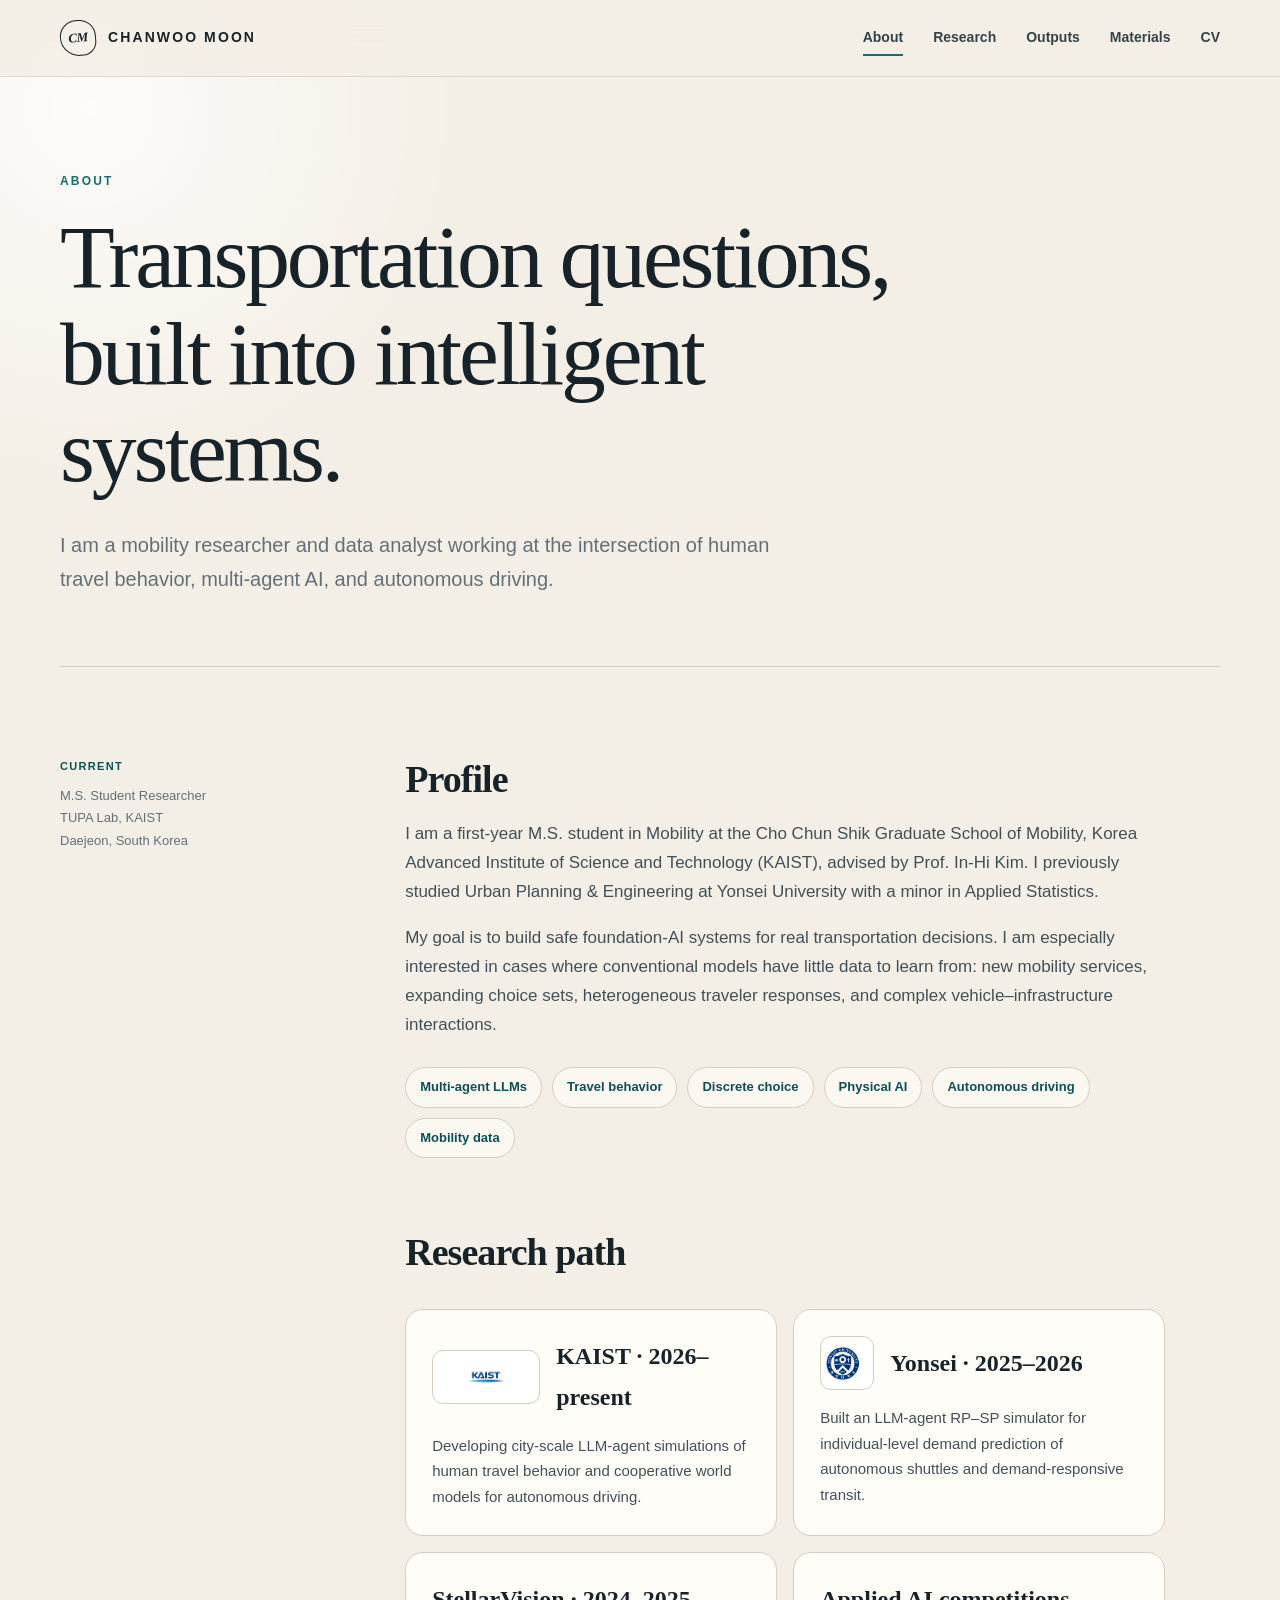
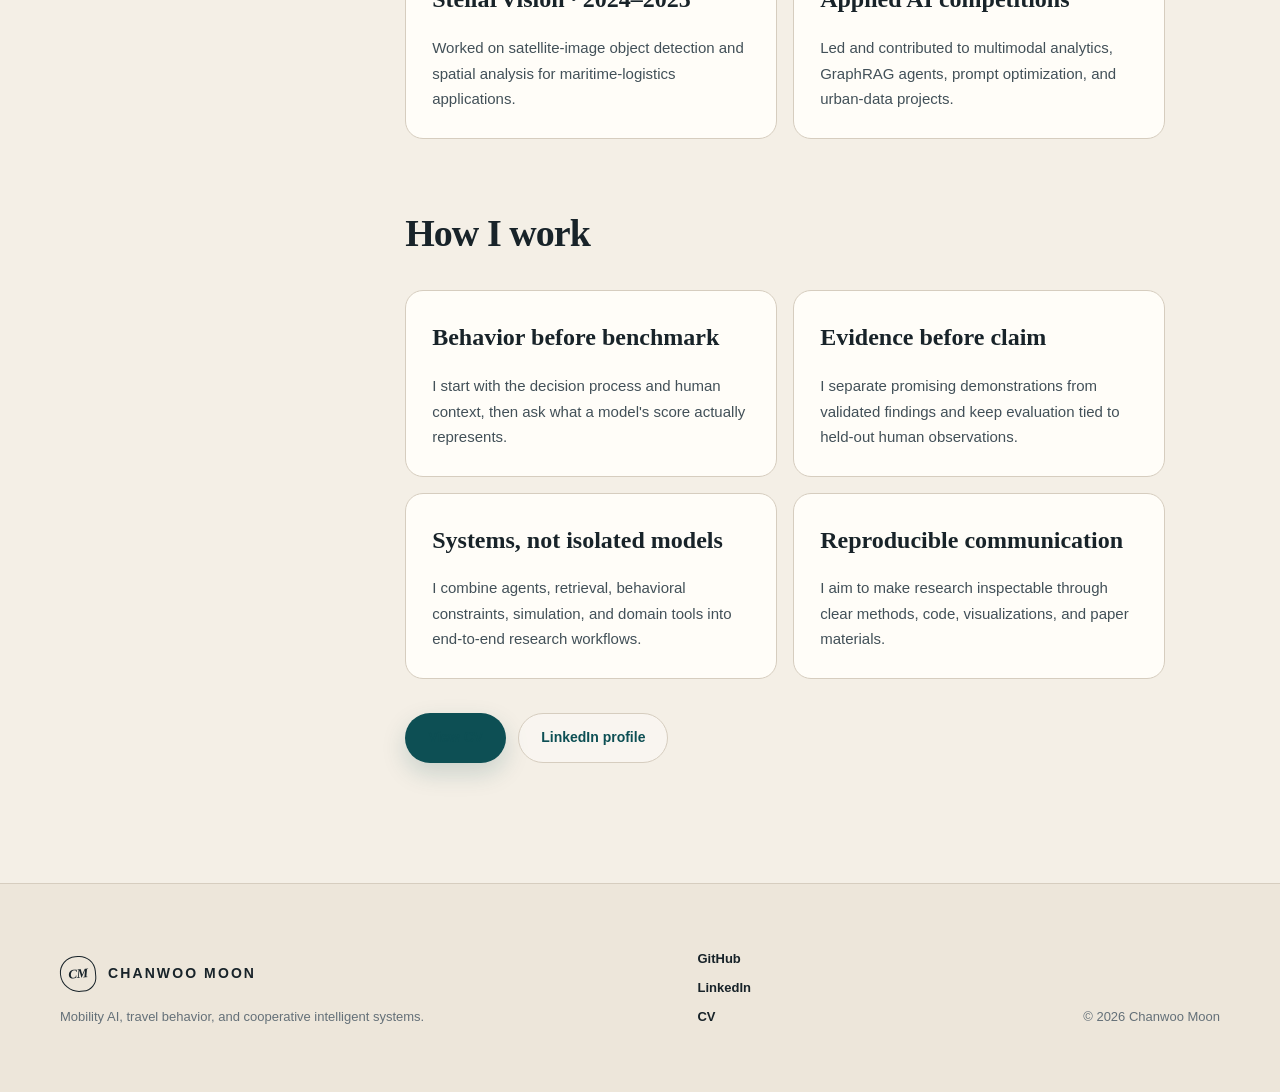
==== commit 8b4c8840: "Make academic affiliations immediately recognizable Add the official KAIST wordmark and Yonsei Unive" ====
--- a/about/index.html
+++ b/about/index.html
@@ -61,11 +61,17 @@
           <h2>Research path</h2>
           <div class="info-grid">
             <section class="info-card">
-              <h3>KAIST · 2026–present</h3>
+              <div class="institution-heading">
+                <img src="/assets/img/kaist-logo.gif" alt="KAIST">
+                <h3>KAIST · 2026–present</h3>
+              </div>
               <p>Developing city-scale LLM-agent simulations of human travel behavior and cooperative world models for autonomous driving.</p>
             </section>
             <section class="info-card">
-              <h3>Yonsei · 2025–2026</h3>
+              <div class="institution-heading">
+                <img class="institution-logo-seal" src="/assets/img/yonsei-logo.png" alt="Yonsei University">
+                <h3>Yonsei · 2025–2026</h3>
+              </div>
               <p>Built an LLM-agent RP–SP simulator for individual-level demand prediction of autonomous shuttles and demand-responsive transit.</p>
             </section>
             <section class="info-card">
--- a/assets/css/style.css
+++ b/assets/css/style.css
@@ -433,6 +433,76 @@
   text-align: right;
 }
 
+.affiliation-section {
+  padding-block: 20px 78px;
+}
+
+.affiliation-grid {
+  display: grid;
+  grid-template-columns: repeat(2, minmax(0, 1fr));
+  gap: 18px;
+  margin-top: 22px;
+}
+
+.affiliation-card {
+  display: grid;
+  overflow: hidden;
+  min-height: 118px;
+  border: 1px solid var(--rule);
+  border-radius: var(--radius-md);
+  background: rgba(255, 253, 248, 0.7);
+  color: inherit;
+  grid-template-columns: 180px 1fr;
+  align-items: stretch;
+  text-decoration: none;
+  transition: border-color 160ms ease, box-shadow 160ms ease, transform 160ms ease;
+}
+
+.affiliation-card:hover {
+  border-color: rgba(13, 79, 84, 0.38);
+  box-shadow: 0 16px 34px rgba(34, 42, 45, 0.08);
+  transform: translateY(-2px);
+}
+
+.affiliation-logo-wrap {
+  display: grid;
+  padding: 20px;
+  border-right: 1px solid var(--rule);
+  background: #fff;
+  place-items: center;
+}
+
+.affiliation-logo-wrap img {
+  width: 150px;
+  max-height: 62px;
+  object-fit: contain;
+}
+
+.affiliation-logo-wrap-seal img {
+  width: 76px;
+  max-height: 76px;
+}
+
+.affiliation-copy {
+  display: grid;
+  gap: 7px;
+  align-content: center;
+  padding: 22px 24px;
+}
+
+.affiliation-copy strong {
+  font-family: var(--font-display);
+  font-size: 19px;
+  line-height: 1.2;
+}
+
+.affiliation-copy small {
+  color: var(--muted);
+  font-size: 12px;
+  font-weight: 700;
+  line-height: 1.45;
+}
+
 .section {
   padding-block: 112px;
 }
@@ -899,6 +969,42 @@
   margin-top: 0;
 }
 
+.institution-heading {
+  display: flex;
+  align-items: center;
+  gap: 16px;
+  margin-bottom: 14px;
+}
+
+.institution-heading h3 {
+  margin: 0;
+}
+
+.institution-heading img {
+  width: 108px;
+  height: 54px;
+  flex: 0 0 auto;
+  padding: 7px 10px;
+  border: 1px solid var(--rule);
+  border-radius: 11px;
+  background: #fff;
+  object-fit: contain;
+}
+
+.institution-heading img.institution-logo-seal {
+  width: 54px;
+  padding: 5px;
+}
+
+.institution-heading-wide img {
+  width: 126px;
+}
+
+.institution-heading-wide img.institution-logo-seal {
+  width: 58px;
+  height: 58px;
+}
+
 .info-card p {
   margin-bottom: 0;
   font-size: 15px;
@@ -1076,6 +1182,14 @@
 
   .content-aside {
     max-width: 520px;
+  }
+
+  .affiliation-card {
+    grid-template-columns: 145px 1fr;
+  }
+
+  .affiliation-logo-wrap img {
+    width: 116px;
   }
 }
 
@@ -1134,6 +1248,14 @@
     display: none;
   }
 
+  .affiliation-section {
+    padding-block: 8px 62px;
+  }
+
+  .affiliation-grid {
+    grid-template-columns: 1fr;
+  }
+
   .orbit-card {
     aspect-ratio: 0.9;
   }
@@ -1215,6 +1337,21 @@
 
   .research-card {
     padding: 26px;
+  }
+
+  .affiliation-card {
+    grid-template-columns: 1fr;
+  }
+
+  .affiliation-logo-wrap {
+    min-height: 92px;
+    border-right: 0;
+    border-bottom: 1px solid var(--rule);
+  }
+
+  .institution-heading {
+    align-items: flex-start;
+    flex-direction: column;
   }
 
   .publication-item,
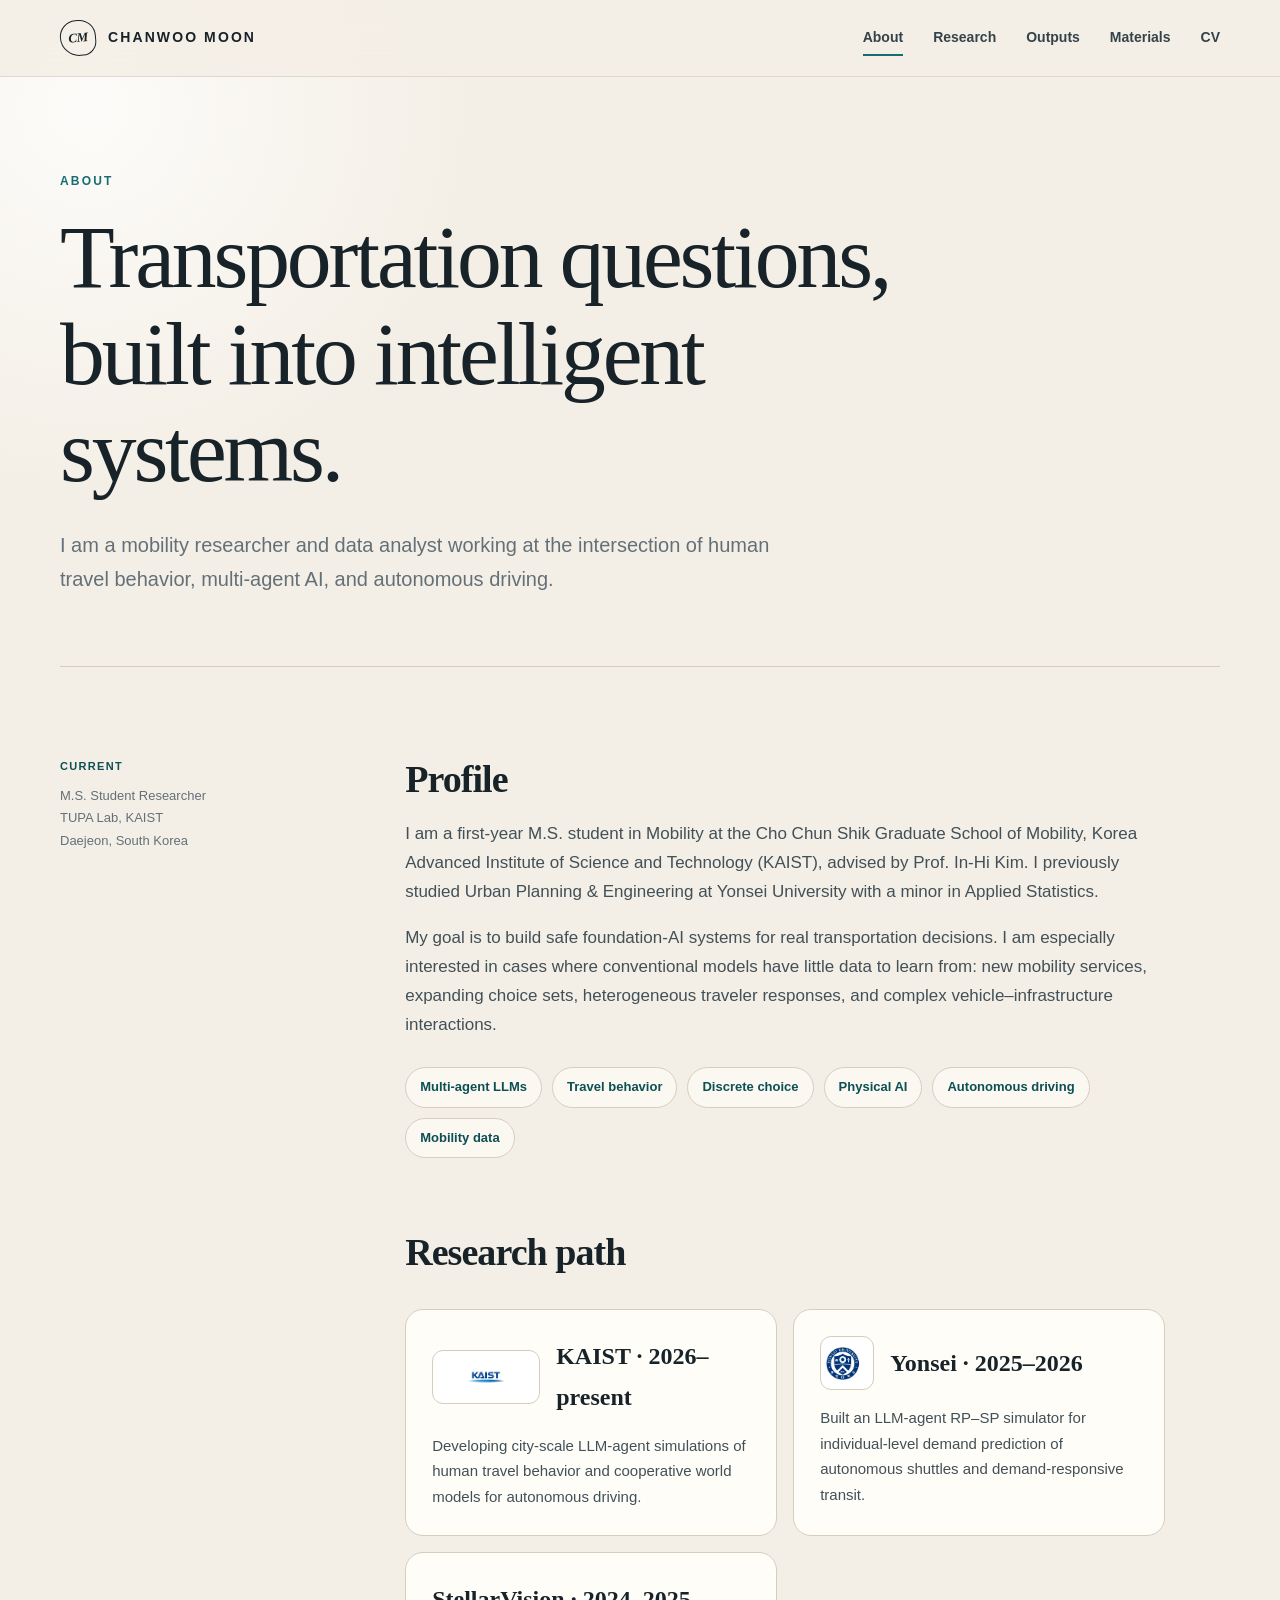
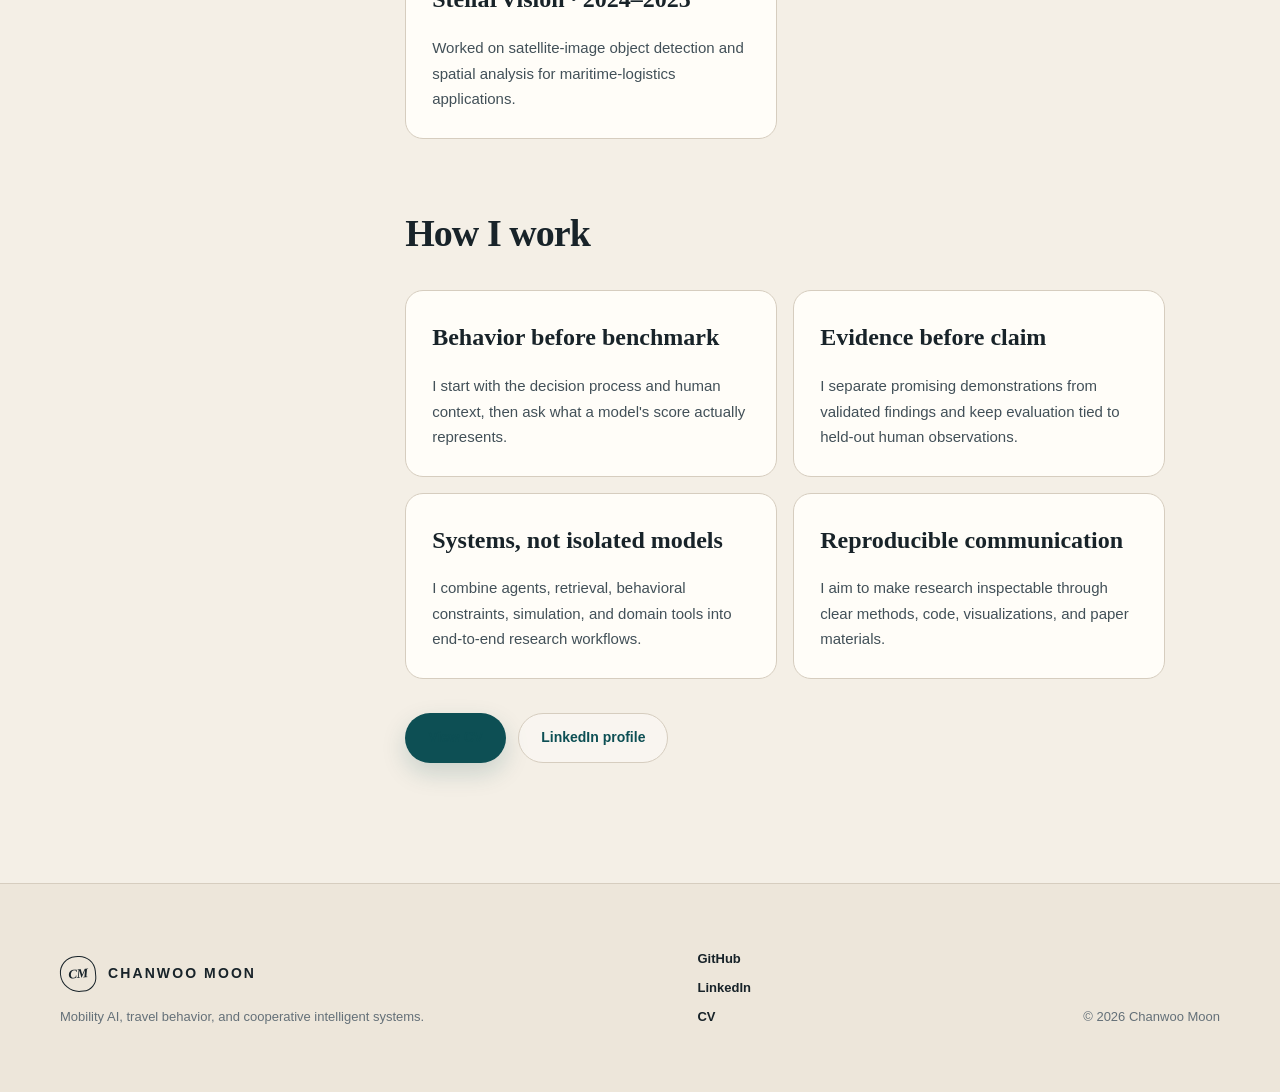
==== commit 7a9a786e: "Keep the biography focused on substantive experience The generic applied-competition summary is remo" ====
--- a/about/index.html
+++ b/about/index.html
@@ -7,7 +7,7 @@
     <meta name="theme-color" content="#f4efe6">
     <title>About — Chanwoo Moon</title>
     <link rel="canonical" href="https://urbanking.github.io/about/">
-    <link rel="stylesheet" href="/assets/css/style.css">
+    <link rel="stylesheet" href="/assets/css/style.css?v=20260719-logos">
     <script src="/assets/js/site.js" defer></script>
   </head>
   <body>
@@ -78,10 +78,6 @@
               <h3>StellarVision · 2024–2025</h3>
               <p>Worked on satellite-image object detection and spatial analysis for maritime-logistics applications.</p>
             </section>
-            <section class="info-card">
-              <h3>Applied AI competitions</h3>
-              <p>Led and contributed to multimodal analytics, GraphRAG agents, prompt optimization, and urban-data projects.</p>
-            </section>
           </div>
 
           <h2>How I work</h2>
